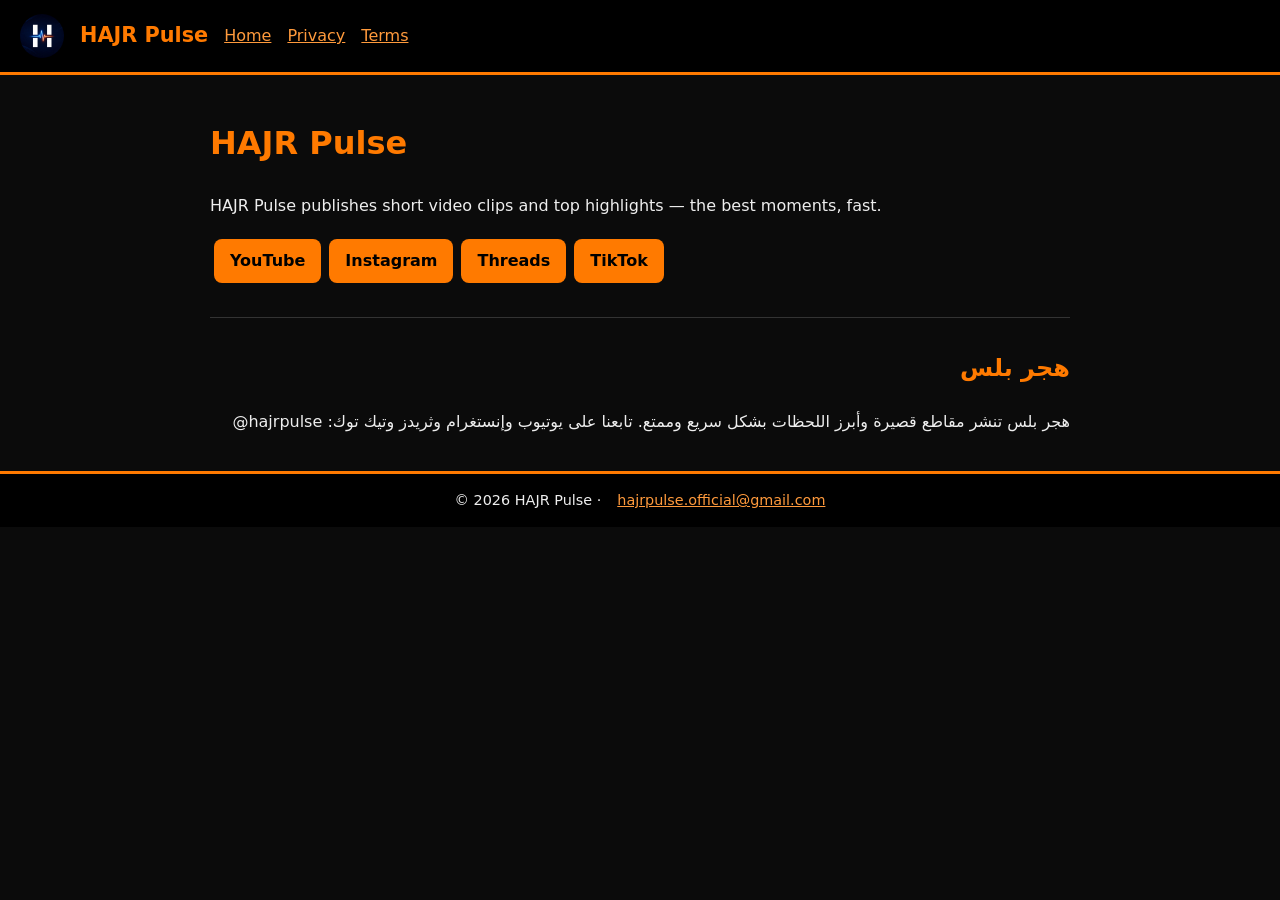
==== index.html @ eb29a0c6 "Add HAJR Pulse site" ====
<!doctype html><html lang="en"><head><meta charset="utf-8"><meta name="viewport" content="width=device-width,initial-scale=1"><title>HAJR Pulse</title><link rel="stylesheet" href="style.css"></head><body><header><img src="logo.png" alt="HAJR Pulse"><b>HAJR Pulse</b><a href="index.html">Home</a><a href="privacy.html">Privacy</a><a href="terms.html">Terms</a></header><main><h1>HAJR Pulse</h1><p>HAJR Pulse publishes short video clips and top highlights — the best moments, fast.</p>
<p><a class="btn" href="https://www.youtube.com/@HAJRPulseOfficial">YouTube</a><a class="btn" href="https://www.instagram.com/hajrpulse">Instagram</a><a class="btn" href="https://www.threads.net/@hajrpulse">Threads</a><a class="btn" href="https://www.tiktok.com/@hajrpulse">TikTok</a></p>
<div class="ar"><h2>هجر بلس</h2><p>هجر بلس تنشر مقاطع قصيرة وأبرز اللحظات بشكل سريع وممتع. تابعنا على يوتيوب وإنستغرام وثريدز وتيك توك: ‎@hajrpulse</p></div></main><footer>© 2026 HAJR Pulse · <a href="mailto:hajrpulse.official@gmail.com">hajrpulse.official@gmail.com</a></footer></body></html>
---- style.css ----
body{margin:0;background:#0b0b0b;color:#eee;font-family:system-ui,"Segoe UI",Tahoma,sans-serif;line-height:1.7}
header,footer{background:#000;border-bottom:3px solid #ff7a00;padding:14px 20px;display:flex;gap:16px;align-items:center;flex-wrap:wrap}
footer{border-top:3px solid #ff7a00;border-bottom:0;justify-content:center;font-size:.9em}
header img{width:44px;height:44px;border-radius:50%}header b{color:#ff7a00;font-size:1.3em}
a{color:#ff9a3c}main{max-width:860px;margin:auto;padding:20px}
h1,h2{color:#ff7a00}.ar{direction:rtl;text-align:right;border-top:1px solid #333;margin-top:30px;padding-top:10px}
.btn{display:inline-block;background:#ff7a00;color:#000;padding:8px 16px;border-radius:8px;margin:4px;text-decoration:none;font-weight:bold}
textarea{width:100%;background:#1a1a1a;color:#ffb066;border:1px solid #ff7a00;border-radius:8px;padding:10px;font-family:monospace}
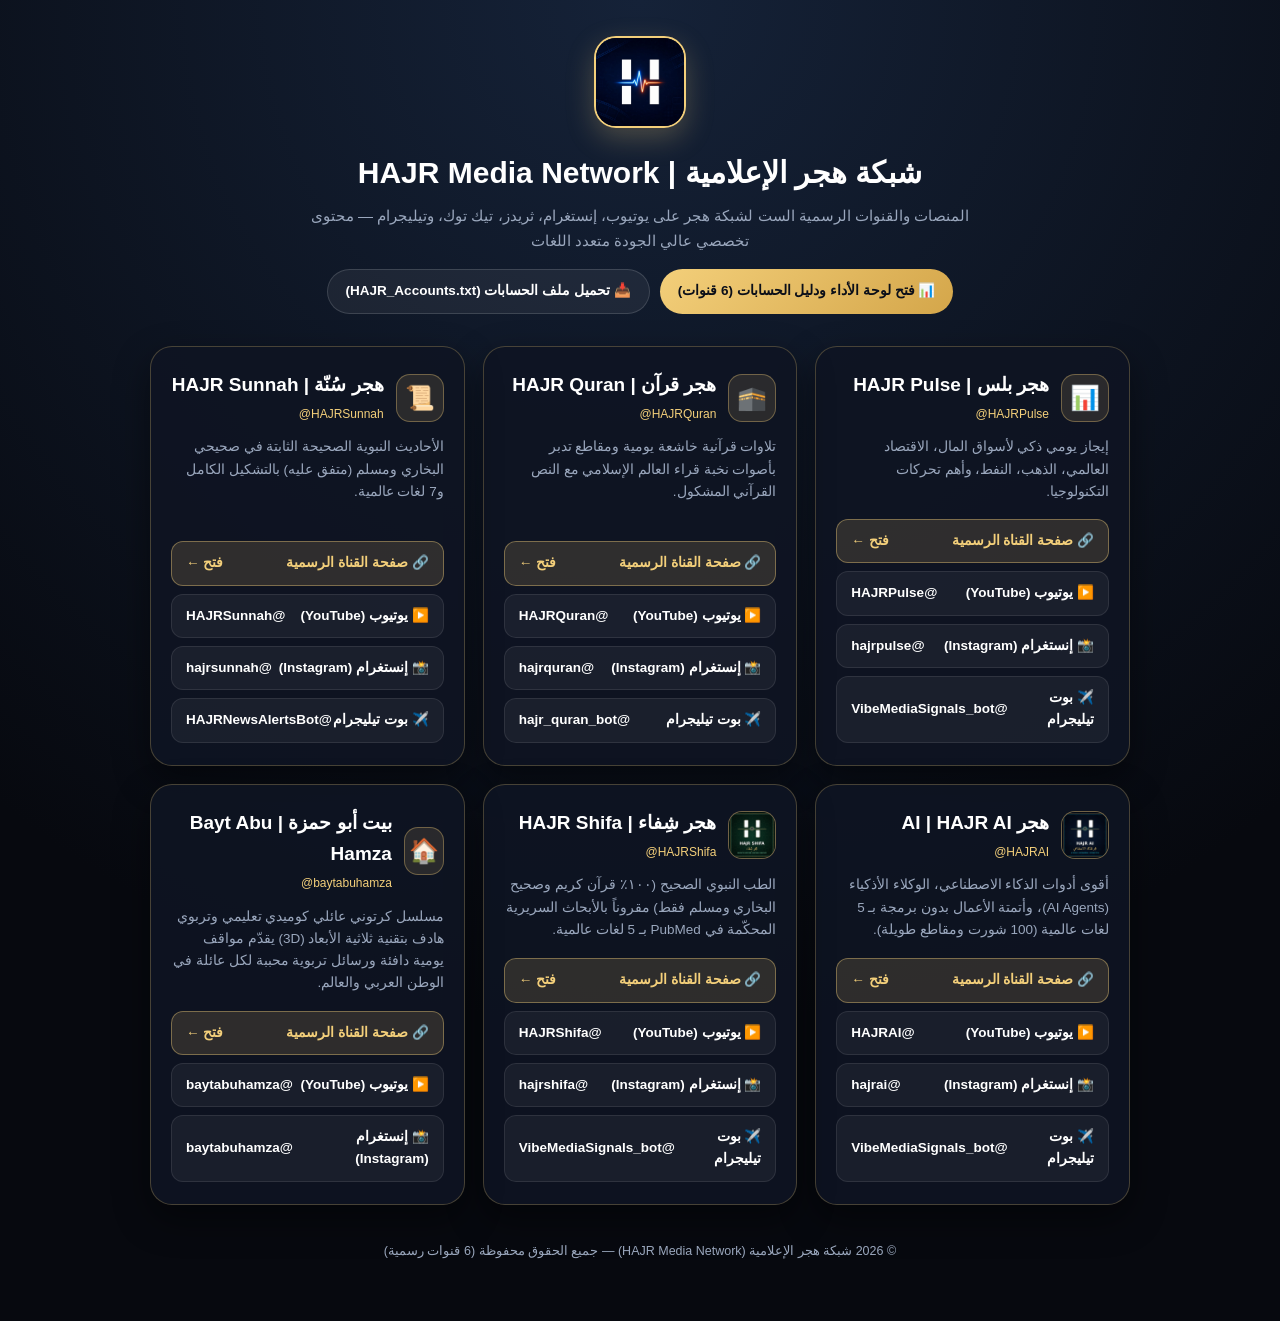
==== commit 29635229: "Add files via upload" ====
--- a/index.html
+++ b/index.html
@@ -1,3 +1,225 @@
-<!doctype html><html lang="en"><head><meta charset="utf-8"><meta name="viewport" content="width=device-width,initial-scale=1"><title>HAJR Pulse</title><link rel="stylesheet" href="style.css"></head><body><header><img src="logo.png" alt="HAJR Pulse"><b>HAJR Pulse</b><a href="index.html">Home</a><a href="privacy.html">Privacy</a><a href="terms.html">Terms</a></header><main><h1>HAJR Pulse</h1><p>HAJR Pulse publishes short video clips and top highlights — the best moments, fast.</p>
-<p><a class="btn" href="https://www.youtube.com/@HAJRPulseOfficial">YouTube</a><a class="btn" href="https://www.instagram.com/hajrpulse">Instagram</a><a class="btn" href="https://www.threads.net/@hajrpulse">Threads</a><a class="btn" href="https://www.tiktok.com/@hajrpulse">TikTok</a></p>
-<div class="ar"><h2>هجر بلس</h2><p>هجر بلس تنشر مقاطع قصيرة وأبرز اللحظات بشكل سريع وممتع. تابعنا على يوتيوب وإنستغرام وثريدز وتيك توك: ‎@hajrpulse</p></div></main><footer>© 2026 HAJR Pulse · <a href="mailto:hajrpulse.official@gmail.com">hajrpulse.official@gmail.com</a></footer></body></html>
+<!DOCTYPE html>
+<html lang="ar" dir="rtl">
+<head>
+  <meta charset="utf-8">
+  <meta name="viewport" content="width=device-width, initial-scale=1">
+  <title>شبكة هجر الإعلامية | HAJR Media Network — القنوات والمنصات الرسمية (6 قنوات)</title>
+  <meta name="description" content="البوابة الرسمية لشبكة هجر الإعلامية (HAJR Media Network): هجر بلس، هجر قرآن، هجر سُنّة، هجر للذكاء الاصطناعي (HAJR AI)، هجر شِفاء (HAJR Shifa)، ومسلسل بيت أبو حمزة.">
+  <style>
+    :root {
+      --bg: #07090f;
+      --card: rgba(15, 21, 35, 0.90);
+      --border: rgba(243, 207, 122, 0.25);
+      --gold: #f3cf7a;
+      --text: #f5f7fb;
+      --muted: #9aa7bd;
+    }
+    * { box-sizing: border-box; margin: 0; padding: 0; }
+    body {
+      font-family: -apple-system, BlinkMacSystemFont, "Segoe UI", Tahoma, Arial, sans-serif;
+      background: radial-gradient(circle at 50% 0%, #152238 0%, #07090f 70%);
+      color: var(--text);
+      min-height: 100vh;
+      padding: 36px 16px 60px;
+      line-height: 1.65;
+    }
+    .container { max-width: 980px; margin: 0 auto; }
+    .hero { text-align: center; margin-bottom: 32px; }
+    .hero img {
+      width: 92px; height: 92px; border-radius: 22px;
+      border: 2px solid var(--gold); margin-bottom: 12px;
+      box-shadow: 0 10px 28px rgba(243, 207, 122, 0.25);
+    }
+    .hero h1 { font-size: 30px; color: #fff; margin-bottom: 6px; }
+    .hero p { font-size: 15px; color: var(--muted); max-width: 680px; margin: 0 auto 16px; }
+    .top-actions { display: flex; gap: 10px; justify-content: center; flex-wrap: wrap; }
+    .top-btn {
+      display: inline-flex; align-items: center; gap: 8px;
+      padding: 10px 18px; border-radius: 999px; text-decoration: none;
+      font-size: 13.5px; font-weight: 700; color: #0b0f19;
+      background: linear-gradient(135deg, #f3cf7a, #d4a64a);
+    }
+    .top-btn.sec {
+      background: rgba(255,255,255,0.06); color: #fff;
+      border: 1px solid rgba(255,255,255,0.14);
+    }
+    .grid {
+      display: grid;
+      grid-template-columns: repeat(auto-fit, minmax(290px, 1fr));
+      gap: 18px;
+    }
+    .ch-card {
+      background: var(--card);
+      border: 1px solid var(--border);
+      border-radius: 22px;
+      padding: 22px 20px;
+      display: flex;
+      flex-direction: column;
+      justify-content: space-between;
+      box-shadow: 0 14px 36px rgba(0,0,0,0.45);
+    }
+    .ch-head { display: flex; align-items: center; gap: 12px; margin-bottom: 10px; }
+    .ch-icon {
+      width: 48px; height: 48px; border-radius: 14px;
+      display: flex; align-items: center; justify-content: center;
+      font-size: 24px; background: rgba(243,207,122,0.12);
+      border: 1px solid rgba(243,207,122,0.35);
+      overflow: hidden;
+    }
+    .ch-icon img { width: 100%; height: 100%; object-fit: cover; }
+    .ch-title h2 { font-size: 19px; color: #fff; }
+    .ch-title span { font-size: 12px; color: var(--gold); direction: ltr; display: inline-block; }
+    .ch-desc { font-size: 13.5px; color: var(--muted); margin-bottom: 16px; }
+    .ch-links { display: flex; flex-direction: column; gap: 8px; }
+    .ch-links a {
+      display: flex; justify-content: space-between; align-items: center;
+      padding: 10px 14px; border-radius: 12px; text-decoration: none;
+      color: #fff; font-size: 13.5px; font-weight: 600;
+      background: rgba(255,255,255,0.05); border: 1px solid rgba(255,255,255,0.09);
+    }
+    .ch-links a.primary {
+      background: rgba(243,207,122,0.14); border-color: rgba(243,207,122,0.4); color: var(--gold);
+    }
+    .ch-links a:hover { border-color: var(--gold); }
+    footer { text-align: center; margin-top: 36px; font-size: 12.5px; color: var(--muted); }
+  </style>
+</head>
+<body>
+  <div class="container">
+    <header class="hero">
+      <img src="logo.png" alt="HAJR Network">
+      <h1>شبكة هجر الإعلامية | HAJR Media Network</h1>
+      <p>المنصات والقنوات الرسمية الست لشبكة هجر على يوتيوب، إنستغرام، ثريدز، تيك توك، وتيليجرام — محتوى تخصصي عالي الجودة متعدد اللغات</p>
+      <div class="top-actions">
+        <a class="top-btn" href="dashboard.html">📊 فتح لوحة الأداء ودليل الحسابات (6 قنوات)</a>
+        <a class="top-btn sec" href="HAJR_Accounts.txt" download>📥 تحميل ملف الحسابات (HAJR_Accounts.txt)</a>
+      </div>
+    </header>
+
+    <section class="grid">
+      <!-- 1. HAJR Pulse -->
+      <article class="ch-card">
+        <div>
+          <div class="ch-head">
+            <div class="ch-icon">📊</div>
+            <div class="ch-title">
+              <h2>هجر بلس | HAJR Pulse</h2>
+              <span>@HAJRPulse</span>
+            </div>
+          </div>
+          <p class="ch-desc">إيجاز يومي ذكي لأسواق المال، الاقتصاد العالمي، الذهب، النفط، وأهم تحركات التكنولوجيا.</p>
+        </div>
+        <div class="ch-links">
+          <a class="primary" href="pulse.html"><span>🔗 صفحة القناة الرسمية</span><span>فتح ←</span></a>
+          <a href="https://www.youtube.com/@HAJRPulse" target="_blank" rel="noopener"><span>▶️ يوتيوب (YouTube)</span><span>@HAJRPulse</span></a>
+          <a href="https://www.instagram.com/hajrpulse/" target="_blank" rel="noopener"><span>📸 إنستغرام (Instagram)</span><span>@hajrpulse</span></a>
+          <a href="https://t.me/VibeMediaSignals_bot" target="_blank" rel="noopener"><span>✈️ بوت تيليجرام</span><span>@VibeMediaSignals_bot</span></a>
+        </div>
+      </article>
+
+      <!-- 2. HAJR Quran -->
+      <article class="ch-card">
+        <div>
+          <div class="ch-head">
+            <div class="ch-icon">🕋</div>
+            <div class="ch-title">
+              <h2>هجر قرآن | HAJR Quran</h2>
+              <span>@HAJRQuran</span>
+            </div>
+          </div>
+          <p class="ch-desc">تلاوات قرآنية خاشعة يومية ومقاطع تدبر بأصوات نخبة قراء العالم الإسلامي مع النص القرآني المشكول.</p>
+        </div>
+        <div class="ch-links">
+          <a class="primary" href="quran.html"><span>🔗 صفحة القناة الرسمية</span><span>فتح ←</span></a>
+          <a href="https://www.youtube.com/@HAJRQuran" target="_blank" rel="noopener"><span>▶️ يوتيوب (YouTube)</span><span>@HAJRQuran</span></a>
+          <a href="https://www.instagram.com/hajrquran/" target="_blank" rel="noopener"><span>📸 إنستغرام (Instagram)</span><span>@hajrquran</span></a>
+          <a href="https://t.me/hajr_quran_bot" target="_blank" rel="noopener"><span>✈️ بوت تيليجرام</span><span>@hajr_quran_bot</span></a>
+        </div>
+      </article>
+
+      <!-- 3. HAJR Sunnah -->
+      <article class="ch-card">
+        <div>
+          <div class="ch-head">
+            <div class="ch-icon">📜</div>
+            <div class="ch-title">
+              <h2>هجر سُنّة | HAJR Sunnah</h2>
+              <span>@HAJRSunnah</span>
+            </div>
+          </div>
+          <p class="ch-desc">الأحاديث النبوية الصحيحة الثابتة في صحيحي البخاري ومسلم (متفق عليه) بالتشكيل الكامل و7 لغات عالمية.</p>
+        </div>
+        <div class="ch-links">
+          <a class="primary" href="sunnah.html"><span>🔗 صفحة القناة الرسمية</span><span>فتح ←</span></a>
+          <a href="https://www.youtube.com/@HAJRSunnah" target="_blank" rel="noopener"><span>▶️ يوتيوب (YouTube)</span><span>@HAJRSunnah</span></a>
+          <a href="https://www.instagram.com/hajrsunnah/" target="_blank" rel="noopener"><span>📸 إنستغرام (Instagram)</span><span>@hajrsunnah</span></a>
+          <a href="https://t.me/HAJRNewsAlertsBot" target="_blank" rel="noopener"><span>✈️ بوت تيليجرام</span><span>@HAJRNewsAlertsBot</span></a>
+        </div>
+      </article>
+
+      <!-- 4. HAJR AI -->
+      <article class="ch-card">
+        <div>
+          <div class="ch-head">
+            <div class="ch-icon"><img src="logo-ai.png" alt="HAJR AI"></div>
+            <div class="ch-title">
+              <h2>هجر AI | HAJR AI</h2>
+              <span>@HAJRAI</span>
+            </div>
+          </div>
+          <p class="ch-desc">أقوى أدوات الذكاء الاصطناعي، الوكلاء الأذكياء (AI Agents)، وأتمتة الأعمال بدون برمجة بـ 5 لغات عالمية (100 شورت ومقاطع طويلة).</p>
+        </div>
+        <div class="ch-links">
+          <a class="primary" href="ai.html"><span>🔗 صفحة القناة الرسمية</span><span>فتح ←</span></a>
+          <a href="https://www.youtube.com/@HAJRAI" target="_blank" rel="noopener"><span>▶️ يوتيوب (YouTube)</span><span>@HAJRAI</span></a>
+          <a href="https://www.instagram.com/hajrai/" target="_blank" rel="noopener"><span>📸 إنستغرام (Instagram)</span><span>@hajrai</span></a>
+          <a href="https://t.me/VibeMediaSignals_bot" target="_blank" rel="noopener"><span>✈️ بوت تيليجرام</span><span>@VibeMediaSignals_bot</span></a>
+        </div>
+      </article>
+
+      <!-- 5. HAJR Shifa -->
+      <article class="ch-card">
+        <div>
+          <div class="ch-head">
+            <div class="ch-icon"><img src="logo-shifa.png" alt="HAJR Shifa"></div>
+            <div class="ch-title">
+              <h2>هجر شِفاء | HAJR Shifa</h2>
+              <span>@HAJRShifa</span>
+            </div>
+          </div>
+          <p class="ch-desc">الطب النبوي الصحيح (١٠٠٪ قرآن كريم وصحيح البخاري ومسلم فقط) مقروناً بالأبحاث السريرية المحكّمة في PubMed بـ 5 لغات عالمية.</p>
+        </div>
+        <div class="ch-links">
+          <a class="primary" href="shifa.html"><span>🔗 صفحة القناة الرسمية</span><span>فتح ←</span></a>
+          <a href="https://www.youtube.com/@HAJRShifa" target="_blank" rel="noopener"><span>▶️ يوتيوب (YouTube)</span><span>@HAJRShifa</span></a>
+          <a href="https://www.instagram.com/hajrshifa/" target="_blank" rel="noopener"><span>📸 إنستغرام (Instagram)</span><span>@hajrshifa</span></a>
+          <a href="https://t.me/VibeMediaSignals_bot" target="_blank" rel="noopener"><span>✈️ بوت تيليجرام</span><span>@VibeMediaSignals_bot</span></a>
+        </div>
+      </article>
+
+      <!-- 6. Bayt Abu Hamza -->
+      <article class="ch-card">
+        <div>
+          <div class="ch-head">
+            <div class="ch-icon">🏠</div>
+            <div class="ch-title">
+              <h2>بيت أبو حمزة | Bayt Abu Hamza</h2>
+              <span>@baytabuhamza</span>
+            </div>
+          </div>
+          <p class="ch-desc">مسلسل كرتوني عائلي كوميدي تعليمي وتربوي هادف بتقنية ثلاثية الأبعاد (3D) يقدّم مواقف يومية دافئة ورسائل تربوية محببة لكل عائلة في الوطن العربي والعالم.</p>
+        </div>
+        <div class="ch-links">
+          <a class="primary" href="baytabuhamza.html"><span>🔗 صفحة القناة الرسمية</span><span>فتح ←</span></a>
+          <a href="https://www.youtube.com/@baytabuhamza" target="_blank" rel="noopener"><span>▶️ يوتيوب (YouTube)</span><span>@baytabuhamza</span></a>
+          <a href="https://www.instagram.com/baytabuhamza/" target="_blank" rel="noopener"><span>📸 إنستغرام (Instagram)</span><span>@baytabuhamza</span></a>
+        </div>
+      </article>
+    </section>
+
+    <footer>
+      © 2026 شبكة هجر الإعلامية (HAJR Media Network) — جميع الحقوق محفوظة (6 قنوات رسمية)
+    </footer>
+  </div>
+</body>
+</html>
